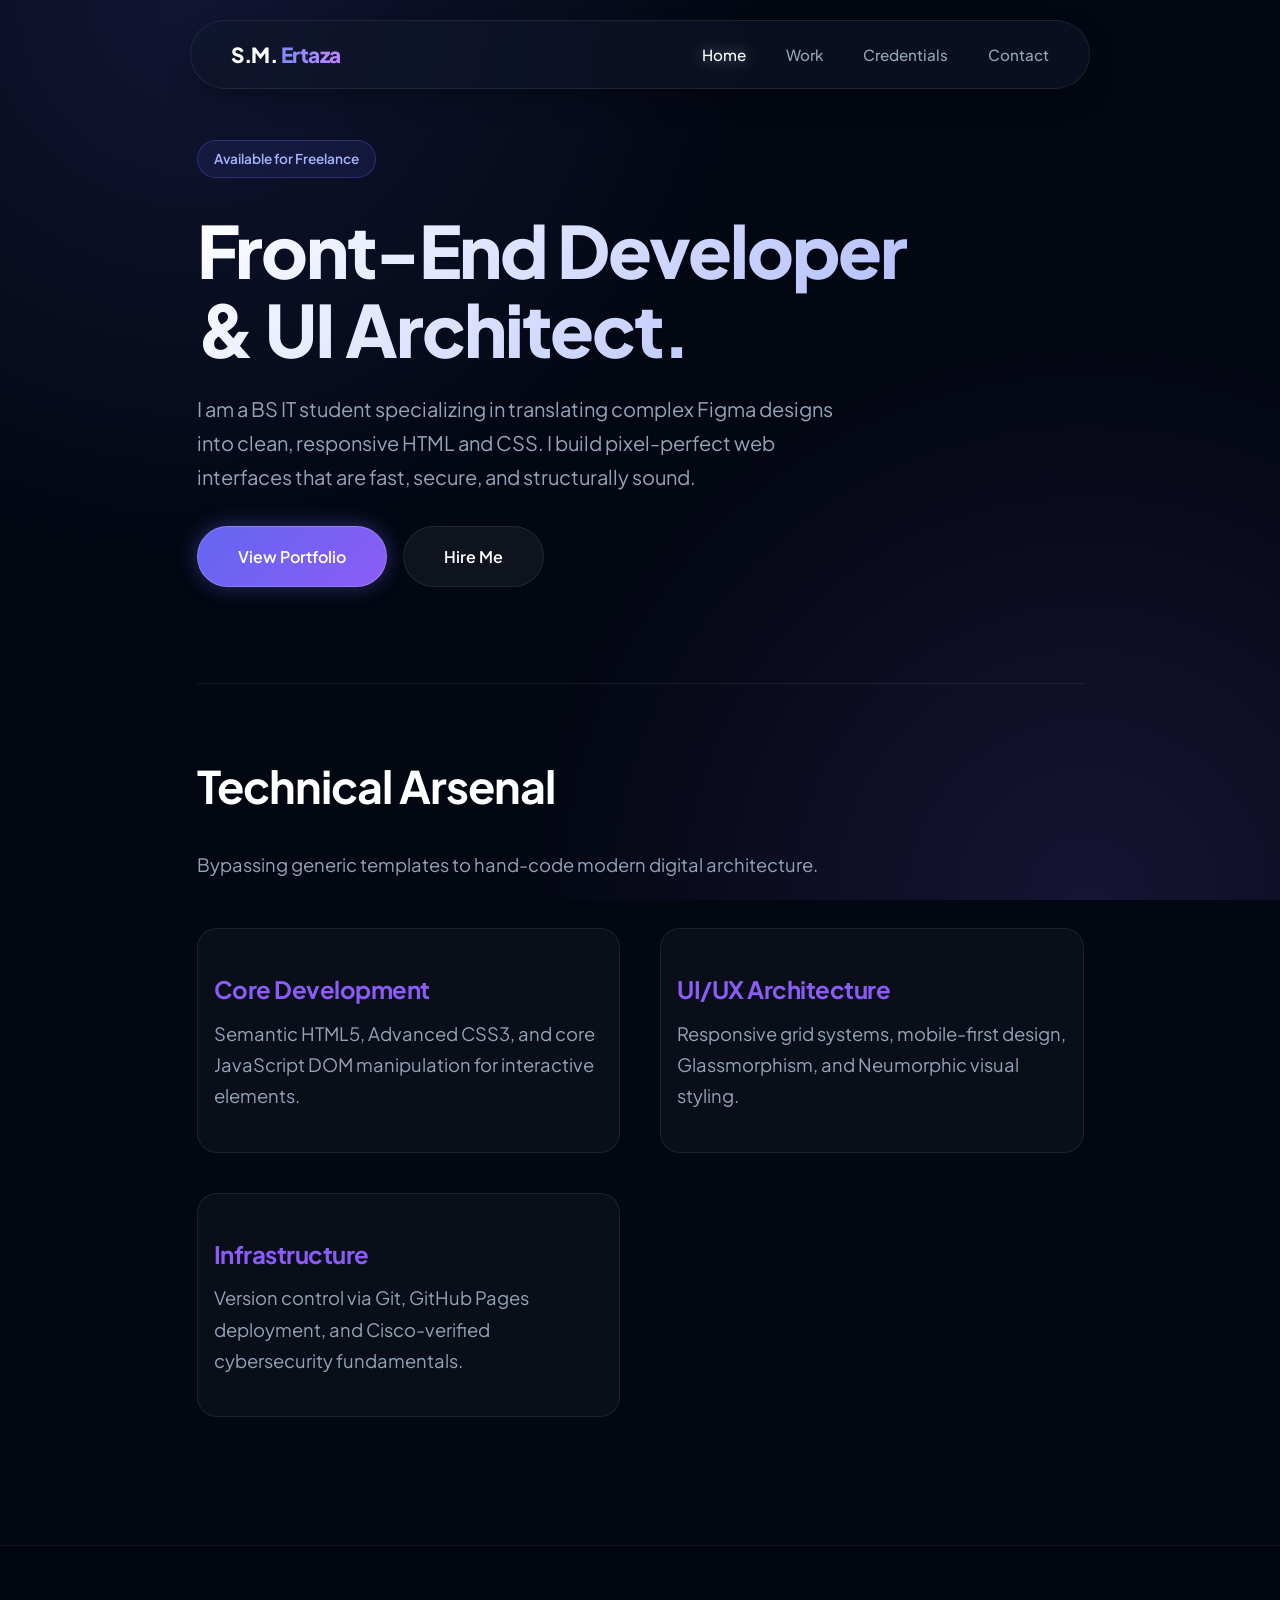
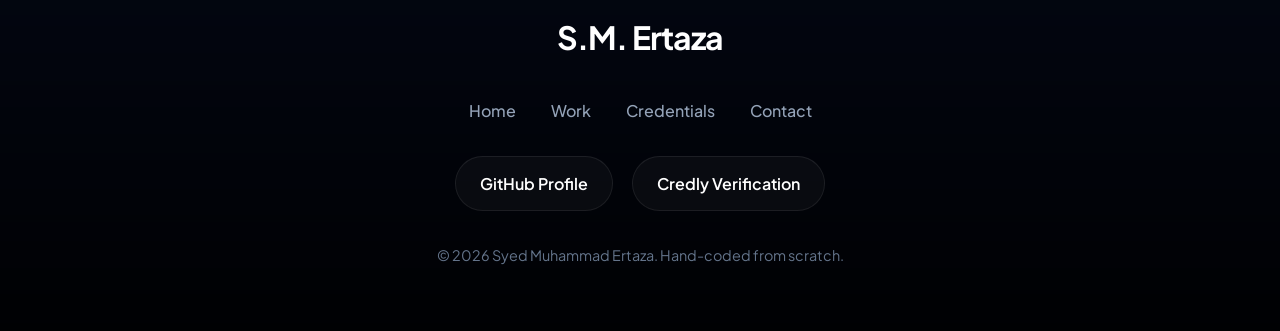
==== index.html @ 41e31eff "Add files via upload" ====
<!DOCTYPE html>
<html lang="en">
<head>
    <meta charset="UTF-8">
    <meta name="viewport" content="width=device-width, initial-scale=1.0">
    <title>S.M. Ertaza | Front-End Developer</title>
    <link rel="stylesheet" href="style.css">
</head>
<body>

    <nav>
        <div class="nav-container">
            <a href="index.html" class="logo">S.M. <span>Ertaza</span></a>
            <div class="nav-links">
                <a href="index.html">Home</a>
                <a href="portfolio.html">Work</a>
                <a href="credentials.html">Credentials</a>
                <a href="contact.html">Contact</a>
            </div>
        </div>
    </nav>

    <main class="container">
        <!-- Hero Section -->
        <section class="reveal" style="max-width: 800px; margin-bottom: 6rem;">
            <div class="tech-pill" style="display: inline-block; margin-bottom: 2rem;">Available for Freelance</div>
            <h1>Front-End Developer <br> & UI Architect.</h1>
            <p style="font-size: 1.25rem; max-width: 650px;">
                I am a BS IT student specializing in translating complex Figma designs into clean, responsive HTML and CSS. I build pixel-perfect web interfaces that are fast, secure, and structurally sound.
            </p>
            <div style="display: flex; gap: 1rem; margin-top: 2rem;">
                <a href="portfolio.html" class="btn">View Portfolio</a>
                <a href="contact.html" class="btn btn-secondary">Hire Me</a>
            </div>
        </section>

        <!-- Core Skills Matrix -->
        <section class="reveal section-padding" style="border-top: 1px solid var(--border);">
            <h2>Technical Arsenal</h2>
            <p>Bypassing generic templates to hand-code modern digital architecture.</p>
            <div class="premium-grid" style="margin-top: 3rem;">
                <div class="badge-card" style="text-align: left;">
                    <h3 style="color: var(--accent-glow);">Core Development</h3>
                    <p style="margin-bottom: 0;">Semantic HTML5, Advanced CSS3, and core JavaScript DOM manipulation for interactive elements.</p>
                </div>
                <div class="badge-card" style="text-align: left;">
                    <h3 style="color: var(--accent-glow);">UI/UX Architecture</h3>
                    <p style="margin-bottom: 0;">Responsive grid systems, mobile-first design, Glassmorphism, and Neumorphic visual styling.</p>
                </div>
                <div class="badge-card" style="text-align: left;">
                    <h3 style="color: var(--accent-glow);">Infrastructure</h3>
                    <p style="margin-bottom: 0;">Version control via Git, GitHub Pages deployment, and Cisco-verified cybersecurity fundamentals.</p>
                </div>
            </div>
        </section>
    </main>

    <footer>
        <div class="footer-content">
            <h2 style="font-size: 2rem; margin: 0;">S.M. <span>Ertaza</span></h2>
            <div class="footer-nav">
                <a href="index.html">Home</a>
                <a href="portfolio.html">Work</a>
                <a href="credentials.html">Credentials</a>
                <a href="contact.html">Contact</a>
            </div>
            <div class="social-links">
                <a href="https://github.com/black-hat-exe" target="_blank">GitHub Profile</a>
                <a href="https://www.credly.com/users/syed-muhammad-ertaza" target="_blank">Credly Verification</a>
            </div>
            <p style="font-size: 0.9rem; color: #64748b; margin: 0;">© 2026 Syed Muhammad Ertaza. Hand-coded from scratch.</p>
        </div>
    </footer>

    <script src="script.js"></script>
</body>
</html>
---- style.css ----
@import url('https://fonts.googleapis.com/css2?family=Plus+Jakarta+Sans:wght@300;400;500;700;800&display=swap');

:root {
    --bg-base: #030712;
    --surface: rgba(255, 255, 255, 0.03);
    --surface-hover: rgba(255, 255, 255, 0.08);
    --border: rgba(255, 255, 255, 0.08);
    --border-highlight: rgba(99, 102, 241, 0.4);
    --text-primary: #ffffff;
    --text-secondary: #94a3b8;
    --accent: #6366f1;
    --accent-glow: #8b5cf6;
    --radius: 20px;
}

* { margin: 0; padding: 0; box-sizing: border-box; font-family: 'Plus Jakarta Sans', sans-serif; }

body {
    background-color: var(--bg-base);
    background-image: 
        radial-gradient(circle at 15% 0%, rgba(99, 102, 241, 0.15) 0%, transparent 40%),
        radial-gradient(circle at 85% 100%, rgba(139, 92, 246, 0.15) 0%, transparent 40%);
    background-attachment: fixed;
    color: var(--text-primary);
    line-height: 1.7;
    overflow-x: hidden;
    opacity: 0;
    animation: fadeInPage 0.8s ease forwards;
    display: flex;
    flex-direction: column;
    min-height: 100vh;
}

@keyframes fadeInPage { to { opacity: 1; } }

/* --- Navigation --- */
nav {
    position: fixed;
    top: 20px; left: 50%; transform: translateX(-50%);
    width: 90%; max-width: 900px;
    background: rgba(15, 23, 42, 0.6);
    backdrop-filter: blur(20px); -webkit-backdrop-filter: blur(20px);
    border: 1px solid var(--border);
    border-radius: 50px;
    z-index: 1000;
    box-shadow: 0 10px 30px -10px rgba(0, 0, 0, 0.5);
}

.nav-container { padding: 1rem 2.5rem; display: flex; justify-content: space-between; align-items: center; }
.logo { font-size: 1.3rem; font-weight: 800; color: var(--text-primary); text-decoration: none; letter-spacing: -0.5px; }
.logo span { background: linear-gradient(to right, #818cf8, #c084fc); -webkit-background-clip: text; -webkit-text-fill-color: transparent; }
.nav-links { display: flex; gap: 2.5rem; }
.nav-links a { color: var(--text-secondary); text-decoration: none; font-weight: 500; font-size: 0.95rem; transition: all 0.3s ease; }
.nav-links a:hover, .nav-links a.active { color: var(--text-primary); text-shadow: 0 0 15px rgba(255,255,255,0.5); }

/* --- Layout --- */
main { flex: 1; }
.container { max-width: 1200px; margin: 0 auto; padding: 140px 2rem 4rem 2rem; }
.section-padding { padding: 4rem 0; }

h1 { font-size: 4.5rem; line-height: 1.1; margin-bottom: 1.5rem; font-weight: 800; letter-spacing: -2px; background: linear-gradient(135deg, #ffffff 0%, #a5b4fc 100%); -webkit-background-clip: text; -webkit-text-fill-color: transparent; }
h2 { font-size: 2.8rem; margin-bottom: 1.5rem; font-weight: 700; letter-spacing: -1px; }
h3 { font-size: 1.5rem; margin-bottom: 0.5rem; font-weight: 700; letter-spacing: -0.5px; }
p { color: var(--text-secondary); font-size: 1.15rem; margin-bottom: 1.5rem; font-weight: 400; }

/* --- Buttons --- */
.btn { display: inline-block; padding: 1rem 2.5rem; background: linear-gradient(135deg, #6366f1, #8b5cf6); color: #ffffff; text-decoration: none; font-weight: 600; border-radius: 50px; transition: all 0.4s ease; border: 1px solid rgba(255,255,255,0.2); box-shadow: 0 0 20px rgba(99, 102, 241, 0.4); }
.btn:hover { transform: translateY(-3px); box-shadow: 0 10px 30px rgba(139, 92, 246, 0.6); }
.btn-secondary { background: rgba(255, 255, 255, 0.05); backdrop-filter: blur(10px); color: var(--text-primary); border: 1px solid var(--border); box-shadow: none; }
.btn-secondary:hover { background: rgba(255, 255, 255, 0.1); border-color: var(--border-highlight); box-shadow: 0 0 20px rgba(255,255,255,0.1); }

/* --- Symmetric Portfolio Grid --- */
.premium-grid { display: grid; grid-template-columns: repeat(auto-fit, minmax(320px, 1fr)); gap: 2.5rem; }
.portfolio-card { background: linear-gradient(145deg, rgba(255,255,255,0.05) 0%, rgba(255,255,255,0.01) 100%); border: 1px solid var(--border); border-radius: 20px; display: flex; flex-direction: column; overflow: hidden; transition: transform 0.4s ease, border-color 0.4s ease, box-shadow 0.4s ease; }
.portfolio-card:hover { transform: translateY(-8px); border-color: rgba(99, 102, 241, 0.5); box-shadow: 0 20px 40px rgba(0,0,0,0.4), 0 0 20px rgba(99, 102, 241, 0.15); }
.card-img-wrapper { width: 100%; height: 220px; border-bottom: 1px solid rgba(255,255,255,0.05); overflow: hidden; }
.project-img { width: 100%; height: 100%; object-fit: cover; object-position: top; transition: transform 0.6s ease; }
.portfolio-card:hover .project-img { transform: scale(1.05); }
.card-content { padding: 2rem; display: flex; flex-direction: column; flex: 1; }
.card-link { margin-top: auto; display: inline-block; padding-top: 1.5rem; font-weight: 600; color: #a5b4fc; text-decoration: none; transition: 0.3s; }
.card-link:hover { color: #ffffff; text-shadow: 0 0 10px rgba(165, 180, 252, 0.6); }

/* --- General Grid & Badges --- */
.grid-4 { display: grid; grid-template-columns: repeat(auto-fit, minmax(220px, 1fr)); gap: 2rem; }
.badge-card { background: var(--surface); border: 1px solid var(--border); border-radius: var(--radius); padding: 2.5rem 1rem; text-align: center; transition: 0.3s; }
.badge-card:hover { transform: translateY(-5px); border-color: var(--border-highlight); background: var(--surface-hover); }
.badge-img { width: 120px; height: 120px; object-fit: contain; margin: 0 auto 1.5rem auto; display: block; border-radius: 12px; }

/* --- Tags --- */
.tech-stack { display: flex; flex-wrap: wrap; gap: 0.5rem; margin-bottom: 1.5rem; }
.tech-pill { background: rgba(99, 102, 241, 0.1); border: 1px solid rgba(99, 102, 241, 0.3); padding: 0.4rem 1rem; border-radius: 50px; font-size: 0.85rem; font-weight: 600; color: #a5b4fc; }

/* --- Footer --- */
footer { border-top: 1px solid var(--border); padding: 4rem 2rem; text-align: center; background: linear-gradient(to top, rgba(0,0,0,0.8), transparent); margin-top: auto; }
.footer-content { max-width: 1200px; margin: 0 auto; display: flex; flex-direction: column; align-items: center; gap: 2rem; }
.footer-nav a { color: var(--text-secondary); text-decoration: none; margin: 0 1rem; font-weight: 500; transition: 0.3s; }
.footer-nav a:hover { color: var(--text-primary); }
.social-links a { display: inline-block; margin: 0 0.5rem; padding: 0.8rem 1.5rem; background: var(--surface); border: 1px solid var(--border); border-radius: 50px; color: var(--text-primary); text-decoration: none; font-weight: 600; transition: 0.3s; }
.social-links a:hover { background: rgba(99, 102, 241, 0.2); border-color: var(--border-highlight); }

/* --- Animations --- */
.reveal { opacity: 0; transform: translateY(30px); transition: all 0.8s ease-out; }
.reveal.active { opacity: 1; transform: translateY(0); }

@media (max-width: 768px) {
    h1 { font-size: 3rem; }
    .nav-container { padding: 1rem; justify-content: center; }
    .nav-links { display: none; }
    nav { width: 95%; top: 10px; }
    .premium-grid, .grid-4 { grid-template-columns: 1fr; }
}
/* --- PREMIUM CONTACT COMMAND NODE --- */
.contact-glass-panel {
    background: linear-gradient(135deg, rgba(255, 255, 255, 0.03) 0%, rgba(255, 255, 255, 0.01) 100%);
    backdrop-filter: blur(24px);
    -webkit-backdrop-filter: blur(24px);
    border: 1px solid rgba(255, 255, 255, 0.08);
    border-radius: 30px;
    padding: 5rem 3rem;
    text-align: center;
    box-shadow: 0 30px 60px rgba(0, 0, 0, 0.4), inset 0 1px 0 rgba(255, 255, 255, 0.1);
    position: relative;
    overflow: hidden;
    max-width: 800px;
    margin: 0 auto;
}

/* Background ambient glow inside the card */
.contact-glass-panel::before {
    content: '';
    position: absolute;
    top: -50%; left: 50%;
    transform: translateX(-50%);
    width: 150%; height: 150%;
    background: radial-gradient(circle at 50% 50%, rgba(99, 102, 241, 0.1), transparent 60%);
    z-index: -1;
    pointer-events: none;
}

/* Pulsing Availability Badge */
.status-badge {
    display: inline-flex;
    align-items: center;
    gap: 10px;
    background: rgba(52, 211, 153, 0.1);
    color: #34d399;
    border: 1px solid rgba(52, 211, 153, 0.2);
    padding: 8px 20px;
    border-radius: 50px;
    font-size: 0.85rem;
    font-weight: 700;
    letter-spacing: 0.5px;
    text-transform: uppercase;
    margin-bottom: 2rem;
}

.status-dot {
    width: 8px; height: 8px;
    background: #34d399;
    border-radius: 50%;
    box-shadow: 0 0 10px #34d399;
    animation: pulse 2s infinite;
}

@keyframes pulse {
    0% { transform: scale(0.95); box-shadow: 0 0 0 0 rgba(52, 211, 153, 0.7); }
    70% { transform: scale(1); box-shadow: 0 0 0 10px rgba(52, 211, 153, 0); }
    100% { transform: scale(0.95); box-shadow: 0 0 0 0 rgba(52, 211, 153, 0); }
}

/* Sleek Platform Pills */
.platform-links {
    display: flex;
    justify-content: center;
    gap: 1.5rem;
    flex-wrap: wrap;
    margin-top: 3rem;
    padding-top: 3rem;
    border-top: 1px solid rgba(255, 255, 255, 0.05);
}

.platform-pill {
    display: flex;
    align-items: center;
    background: rgba(255, 255, 255, 0.02);
    border: 1px solid rgba(255, 255, 255, 0.1);
    padding: 14px 30px;
    border-radius: 16px;
    color: var(--text-primary);
    text-decoration: none;
    font-weight: 600;
    transition: all 0.3s ease;
}

.platform-pill:hover {
    background: rgba(255, 255, 255, 0.06);
    border-color: var(--accent);
    transform: translateY(-4px);
    box-shadow: 0 10px 20px rgba(0, 0, 0, 0.2), 0 0 15px rgba(99, 102, 241, 0.2);
}

@media (max-width: 768px) {
    .contact-glass-panel { padding: 3rem 1.5rem; }
    .platform-links { flex-direction: column; gap: 1rem; }
}
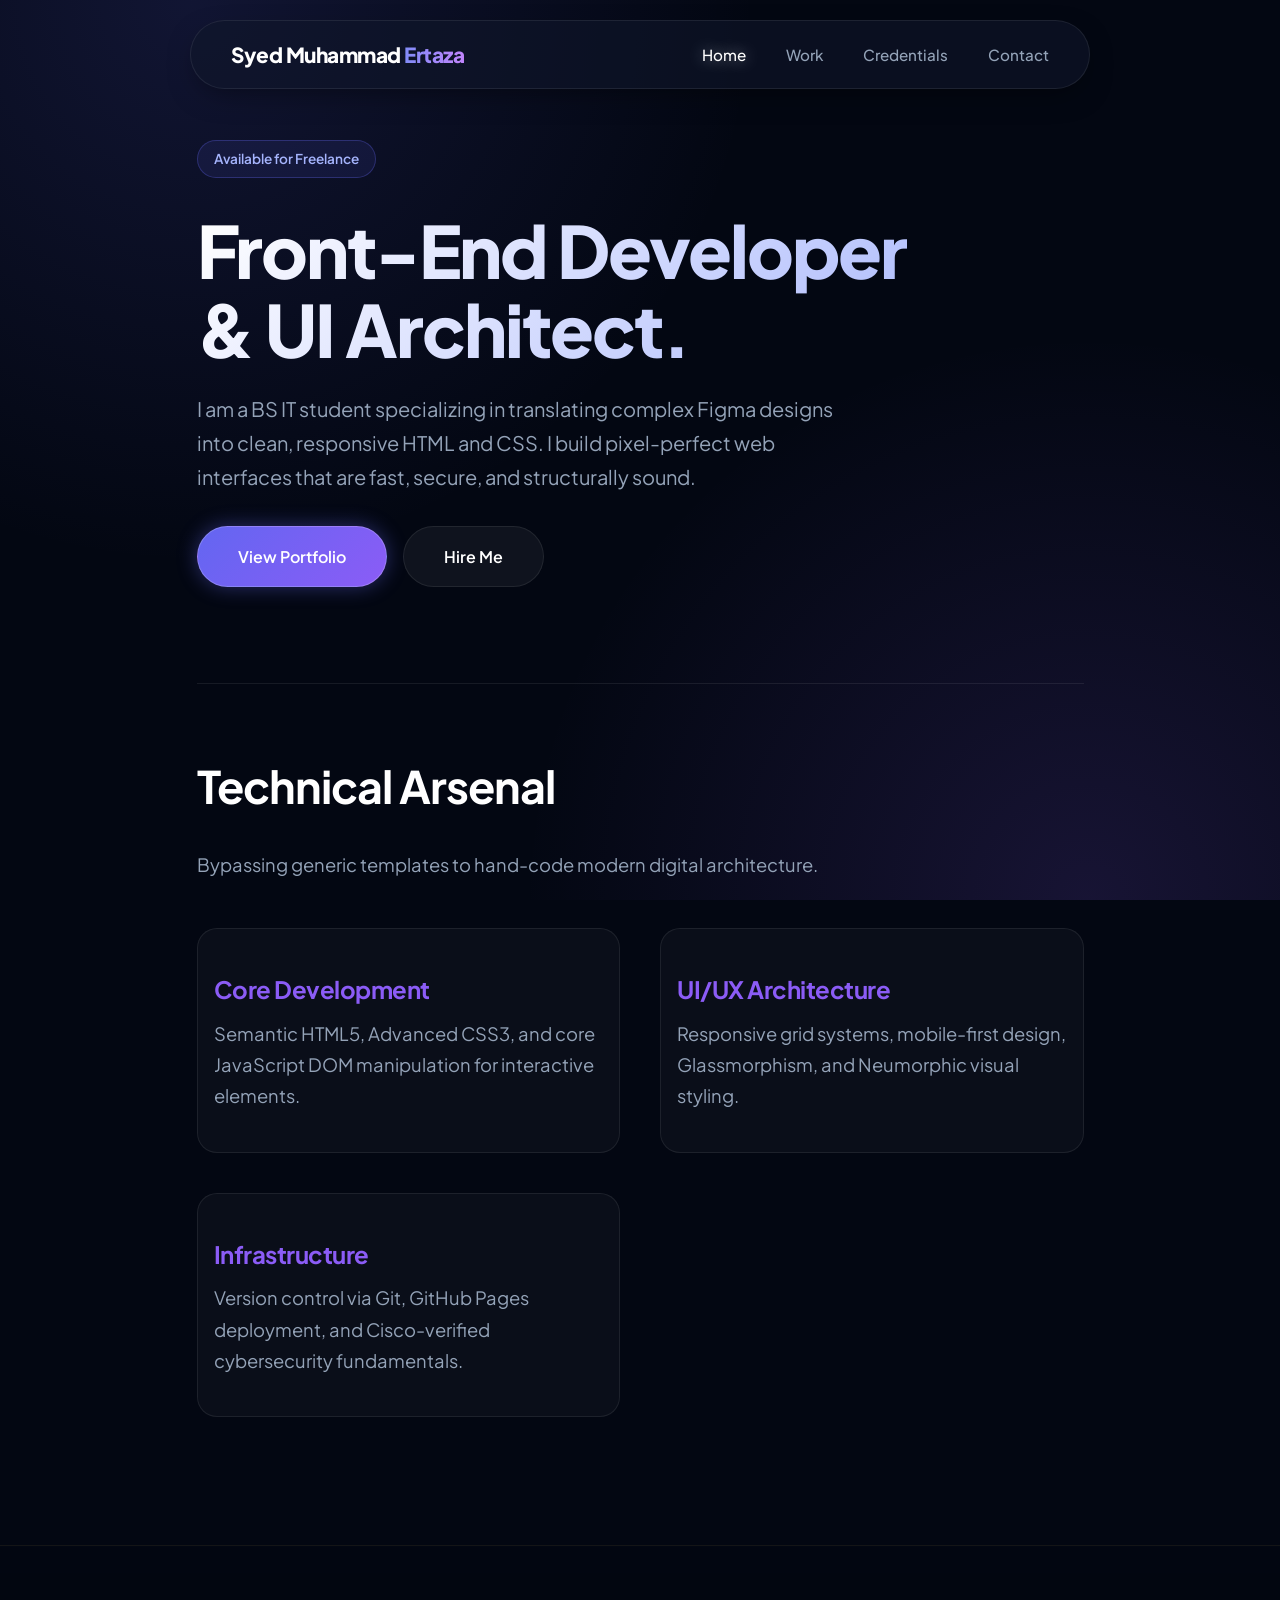
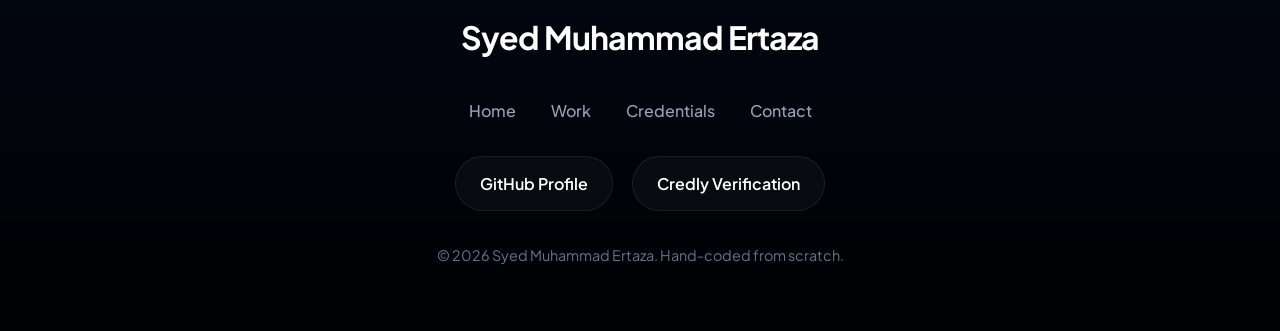
==== commit 4217d78e: "Change name in index.html Updated the name from 'S.M. Ertaza' to 'Syed Muhammad Ertaza' in the HTML " ====
--- a/index.html
+++ b/index.html
@@ -3,14 +3,14 @@
 <head>
     <meta charset="UTF-8">
     <meta name="viewport" content="width=device-width, initial-scale=1.0">
-    <title>S.M. Ertaza | Front-End Developer</title>
+    <title>Syed Muhammad Ertaza | Front-End Developer</title>
     <link rel="stylesheet" href="style.css">
 </head>
 <body>
 
     <nav>
         <div class="nav-container">
-            <a href="index.html" class="logo">S.M. <span>Ertaza</span></a>
+            <a href="index.html" class="logo">Syed Muhammad <span>Ertaza</span></a>
             <div class="nav-links">
                 <a href="index.html">Home</a>
                 <a href="portfolio.html">Work</a>
@@ -34,7 +34,7 @@
             </div>
         </section>
 
-        <!-- Core Skills Matrix -->
+        <!-- Core Skills -->
         <section class="reveal section-padding" style="border-top: 1px solid var(--border);">
             <h2>Technical Arsenal</h2>
             <p>Bypassing generic templates to hand-code modern digital architecture.</p>
@@ -57,7 +57,7 @@
 
     <footer>
         <div class="footer-content">
-            <h2 style="font-size: 2rem; margin: 0;">S.M. <span>Ertaza</span></h2>
+            <h2 style="font-size: 2rem; margin: 0;">Syed Muhammad <span>Ertaza</span></h2>
             <div class="footer-nav">
                 <a href="index.html">Home</a>
                 <a href="portfolio.html">Work</a>
@@ -74,4 +74,4 @@
 
     <script src="script.js"></script>
 </body>
-</html>+</html>
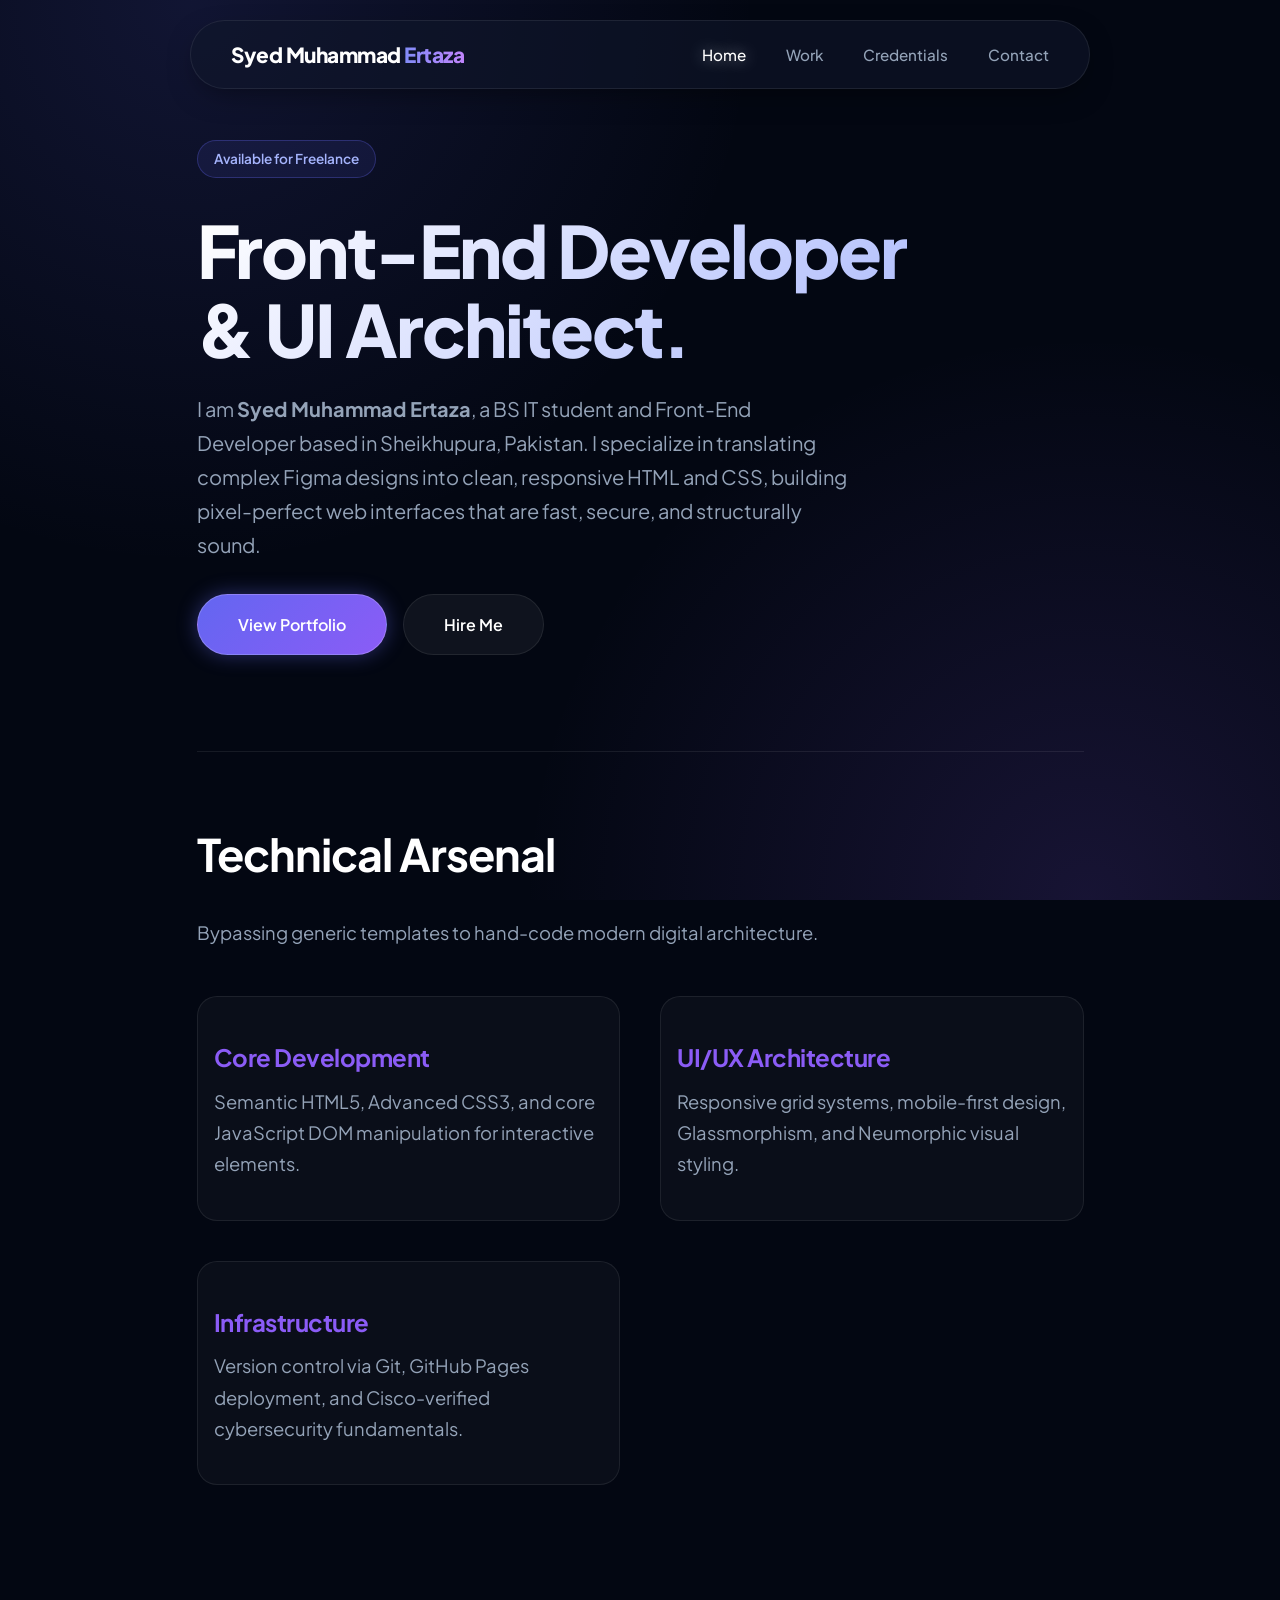
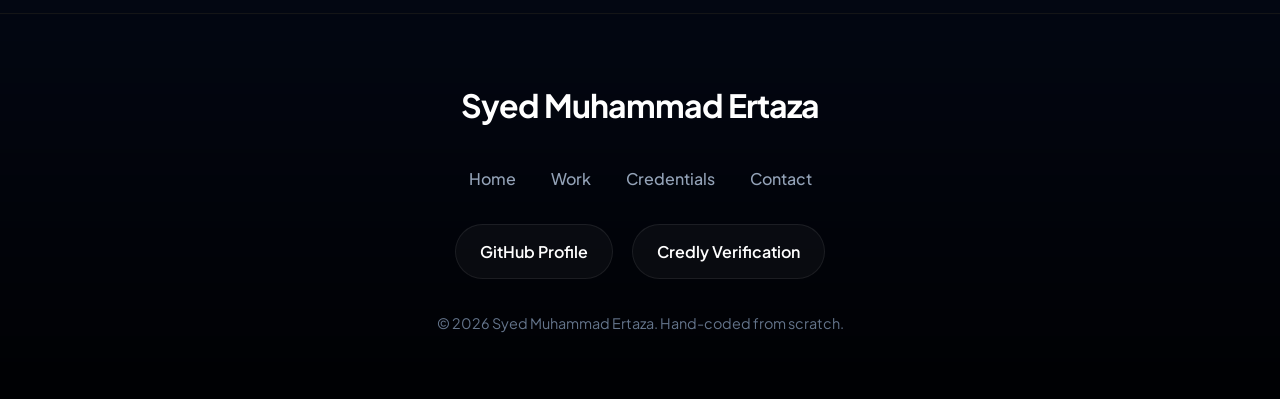
==== commit e5a9ca23: "Revise personal introduction and skills in index.html Updated the content of the index.html file to " ====
--- a/index.html
+++ b/index.html
@@ -3,7 +3,62 @@
 <head>
     <meta charset="UTF-8">
     <meta name="viewport" content="width=device-width, initial-scale=1.0">
-    <title>Syed Muhammad Ertaza | Front-End Developer</title>
+    
+    <!-- 1. Primary SEO Meta Tags -->
+    <title>Syed Muhammad Ertaza | Front-End Web Developer & UI Architect</title>
+    <meta name="description" content="Portfolio of Syed Muhammad Ertaza, a Front-End Web Developer based in Sheikhupura, Pakistan. Specializing in HTML, CSS, JavaScript, and custom Figma-to-code architecture.">
+    <meta name="keywords" content="Syed Muhammad Ertaza, Ertaza, Front-End Web Developer, Web Developer, Portfolio, UI Architect, Sheikhupura, Pakistan, Glassmorphism, BS IT">
+    <meta name="author" content="Syed Muhammad Ertaza">
+    <meta name="robots" content="index, follow">
+    
+    <!-- 2. Canonical Tag (Prevents duplicate content penalties) -->
+    <link rel="canonical" href="https://black-hat-exe.github.io/Portfolio/">
+
+    <!-- 3. Open Graph / Social Media Tags -->
+    <meta property="og:title" content="Syed Muhammad Ertaza | Front-End Web Developer">
+    <meta property="og:description" content="View the custom-coded web architecture, front-end projects, and verified credentials of S.M. Ertaza.">
+    <meta property="og:type" content="profile">
+    <meta property="og:url" content="https://black-hat-exe.github.io/Portfolio/">
+    
+    <!-- 4. JSON-LD Schema Markup -->
+    <script type="application/ld+json">
+    {
+      "@context": "https://schema.org",
+      "@type": "Person",
+      "name": "Syed Muhammad Ertaza",
+      "alternateName": "Ertaza",
+      "jobTitle": "Front-End Web Developer",
+      "url": "https://black-hat-exe.github.io/Portfolio/",
+      "address": {
+        "@type": "PostalAddress",
+        "addressLocality": "Sheikhupura",
+        "addressRegion": "Punjab",
+        "postalCode": "39350",
+        "addressCountry": "PK"
+      },
+      "alumniOf": {
+        "@type": "CollegeOrUniversity",
+        "name": "Virtual University of Pakistan"
+      },
+      "knowsAbout": [
+        "Front-End Development", 
+        "HTML5", 
+        "CSS3", 
+        "JavaScript", 
+        "UI Architecture", 
+        "Figma to Code",
+        "Glassmorphism",
+        "Neumorphism"
+      ],
+      "sameAs": [
+        "https://github.com/black-hat-exe",
+        "https://www.upwork.com/freelancers/~01eef1f01ace77c496?mp_source=share",
+        "https://hubstafftalent.net/profiles/syed-muhammad-ertaza",
+        "https://www.credly.com/users/syed-muhammad-ertaza"
+      ]
+    }
+    </script>
+
     <link rel="stylesheet" href="style.css">
 </head>
 <body>
@@ -26,7 +81,7 @@
             <div class="tech-pill" style="display: inline-block; margin-bottom: 2rem;">Available for Freelance</div>
             <h1>Front-End Developer <br> & UI Architect.</h1>
             <p style="font-size: 1.25rem; max-width: 650px;">
-                I am a BS IT student specializing in translating complex Figma designs into clean, responsive HTML and CSS. I build pixel-perfect web interfaces that are fast, secure, and structurally sound.
+                I am <strong>Syed Muhammad Ertaza</strong>, a BS IT student and Front-End Developer based in Sheikhupura, Pakistan. I specialize in translating complex Figma designs into clean, responsive HTML and CSS, building pixel-perfect web interfaces that are fast, secure, and structurally sound.
             </p>
             <div style="display: flex; gap: 1rem; margin-top: 2rem;">
                 <a href="portfolio.html" class="btn">View Portfolio</a>
